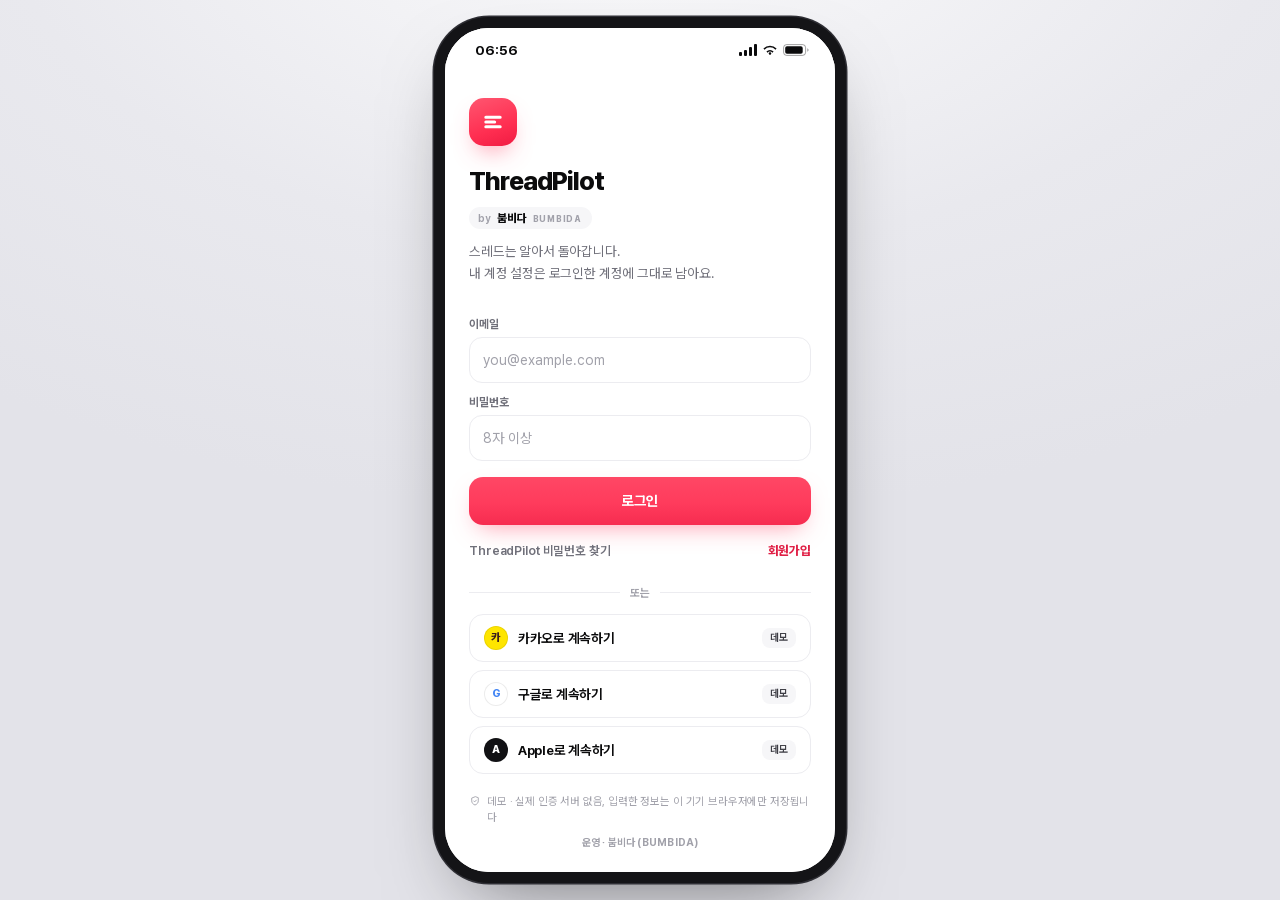
==== index.html @ afff1e02 "ThreadPilot(붐비다) 데모 PWA 초기 배포" ====
<!DOCTYPE html>
<html lang="ko">
<head>
<meta charset="utf-8" />
<meta name="viewport" content="width=device-width, initial-scale=1, viewport-fit=cover" />
<title>ThreadPilot — 스레드 자동 발행</title>
<meta name="theme-color" content="#ffffff" />
<meta name="description" content="붐비다(BUMBIDA)가 운영하는 스레드 자동 발행 앱. 주제와 말투만 정해두면 정한 시간에 스레드 글이 올라갑니다. 예약 발행·댓글 자동 답글 데모." />
<meta name="author" content="붐비다 (BUMBIDA)" />
<meta name="apple-mobile-web-app-capable" content="yes" />
<meta name="mobile-web-app-capable" content="yes" />
<meta name="apple-mobile-web-app-status-bar-style" content="default" />
<meta name="apple-mobile-web-app-title" content="ThreadPilot" />
<link rel="manifest" href="manifest.json" />
<link rel="apple-touch-icon" href="icons/apple-touch-icon.png" />
<link rel="icon" type="image/png" href="icons/icon-192.png" />
<link rel="stylesheet" href="styles.css" />
</head>
<body>
  <div class="stage">
    <div class="device" id="device" aria-label="ThreadPilot 앱 화면">
      <div class="statusbar" aria-hidden="true">
        <span class="sb-time" id="sb-time">22:00</span>
        <span class="sb-icons">
          <svg viewBox="0 0 18 12" width="18" height="12" fill="currentColor"><rect x="0" y="8" width="3" height="4" rx="1"/><rect x="5" y="6" width="3" height="6" rx="1"/><rect x="10" y="3" width="3" height="9" rx="1"/><rect x="15" y="0" width="3" height="12" rx="1"/></svg>
          <svg viewBox="0 0 16 12" width="16" height="12" fill="currentColor"><path d="M8 10.8a1.3 1.3 0 1 1 0-2.6 1.3 1.3 0 0 1 0 2.6zM4.4 7.6a5 5 0 0 1 7.2 0l-1.1 1.1a3.4 3.4 0 0 0-5 0zM1.4 4.6a9.2 9.2 0 0 1 13.2 0l-1.1 1.1a7.6 7.6 0 0 0-11 0z"/></svg>
          <svg viewBox="0 0 26 12" width="26" height="12" fill="none"><rect x="0.6" y="0.6" width="22" height="10.8" rx="3" stroke="currentColor" stroke-opacity=".38"/><rect x="2.2" y="2.2" width="17.5" height="7.6" rx="1.8" fill="currentColor"/><path d="M24.4 4.2v3.6a2 2 0 0 0 0-3.6z" fill="currentColor" fill-opacity=".45"/></svg>
        </span>
      </div>
      <header class="topbar" id="topbar"></header>
      <main class="screen" id="screen" tabindex="-1"></main>
      <nav class="tabbar" id="tabbar" aria-label="주요 메뉴"></nav>
      <div id="sheet-root"></div>
      <div id="toast-root"></div>
    </div>
  </div>
  <script src="app.js"></script>
</body>
</html>
---- styles.css ----
@font-face {
  font-family: "Pretendard";
  src: url("fonts/PretendardVariable.woff2") format("woff2-variations");
  font-weight: 45 920;
  font-style: normal;
  font-display: swap;
}

:root {
  --ink: #0B0B0C;
  --ink2: #3F3F46;
  --muted: #70707A;
  --muted2: #A1A1AA;
  --line: #ECECF0;
  --line2: #F4F4F6;
  --soft: #F6F6F8;
  --white: #fff;
  --accent: #FF3B5C;
  --accent-deep: #E01F45;
  --accent-soft: #FFF1F3;
  --ok: #0E9F6E;
  --ok-soft: #EAF8F2;
  --warn: #B26A00;
  --shadow-sm: 0 1px 2px rgba(11, 11, 12, .04);
  --shadow-md: 0 8px 24px -12px rgba(11, 11, 12, .18);
  --shadow-accent: 0 10px 24px -10px rgba(255, 59, 92, .55);
  --r-lg: 20px;
  --r-md: 16px;
  --r-sm: 12px;
}

* { box-sizing: border-box; -webkit-tap-highlight-color: transparent; }
html, body { height: 100%; }
body {
  margin: 0;
  font-family: "Pretendard", -apple-system, BlinkMacSystemFont, "Apple SD Gothic Neo", "Noto Sans KR", "Noto Sans CJK KR", "Malgun Gothic", system-ui, sans-serif;
  color: var(--ink);
  background: #EFEFF3;
  background-image: radial-gradient(1100px 620px at 50% -12%, #FBFBFC 0%, #E9E9EE 58%, #E3E3E9 100%);
  -webkit-font-smoothing: antialiased;
  text-rendering: optimizeLegibility;
  display: flex;
  align-items: center;
  justify-content: center;
  overflow: hidden;
  letter-spacing: -0.01em;
}

/* ---------- device frame ---------- */
.stage { display: flex; align-items: center; justify-content: center; width: 100%; height: 100%; }
.device {
  position: relative;
  width: 390px;
  height: 844px;
  max-width: 100vw;
  max-height: 100vh;
  background: var(--white);
  display: flex;
  flex-direction: column;
  overflow: hidden;
  transform-origin: center center;
}
@media (min-width: 460px) and (min-height: 640px) {
  .device {
    border-radius: 44px;
    box-shadow:
      0 0 0 11px #141417,
      0 0 0 12.5px #2E2E34,
      0 34px 80px -24px rgba(0, 0, 0, .55),
      0 2px 0 rgba(255, 255, 255, .6) inset;
  }
}

/* ---------- status bar (demo) ---------- */
.statusbar {
  flex: 0 0 auto;
  height: 44px;
  padding: 0 26px 0 30px;
  display: flex;
  align-items: center;
  justify-content: space-between;
  font-size: 13.5px;
  font-weight: 700;
  letter-spacing: 0;
  color: var(--ink);
  background: var(--white);
}
.sb-icons { display: flex; align-items: center; gap: 5px; color: var(--ink); }
@media (display-mode: standalone) { .statusbar { display: none; } }

/* ---------- top bar ---------- */
.topbar {
  flex: 0 0 auto;
  height: 52px;
  padding: 0 14px 0 20px;
  display: flex;
  align-items: center;
  justify-content: space-between;
  background: rgba(255, 255, 255, .92);
  backdrop-filter: saturate(180%) blur(12px);
  border-bottom: 1px solid transparent;
  position: relative;
  z-index: 10;
}
.topbar.scrolled { border-bottom-color: var(--line); }
.topbar.hidden { display: none; }
.brand { display: flex; align-items: center; gap: 8px; font-size: 15.5px; font-weight: 800; letter-spacing: -0.03em; }
.brand .mark {
  width: 25px; height: 25px; border-radius: 8px;
  background: linear-gradient(160deg, #FF5670, #FF2E51 62%, #F01B42);
  display: grid; place-items: center;
  box-shadow: 0 3px 8px -3px rgba(255, 59, 92, .8);
}
.brand .mark svg { display: block; }
.top-actions { display: flex; align-items: center; gap: 6px; }
.icon-btn {
  width: 34px; height: 34px; border: 0; background: transparent; border-radius: 50%;
  display: grid; place-items: center; color: var(--ink2); position: relative; cursor: pointer;
  transition: background .16s ease;
}
.icon-btn:active { background: var(--soft); }
.icon-btn .dot {
  position: absolute; top: 7px; right: 8px; width: 7px; height: 7px; border-radius: 50%;
  background: var(--accent); border: 1.5px solid #fff;
}
.avatar {
  width: 30px; height: 30px; border-radius: 50%;
  display: grid; place-items: center;
  color: #fff; font-size: 12px; font-weight: 700;
  border: 1.5px solid #fff; box-shadow: 0 0 0 1px var(--line);
}

/* ---------- screen ---------- */
.screen {
  flex: 1 1 auto;
  min-height: 0;
  overflow-y: auto;
  overflow-x: hidden;
  overscroll-behavior: contain;
  -webkit-overflow-scrolling: touch;
  background: var(--white);
  scrollbar-width: none;
}
.screen::-webkit-scrollbar { display: none; }
.screen:focus { outline: none; }
.page { padding: 2px 20px 28px; animation: fadeUp .26s cubic-bezier(.2, .8, .3, 1); }
@keyframes fadeUp { from { opacity: 0; transform: translateY(7px); } to { opacity: 1; transform: none; } }

/* ---------- typography ---------- */
h1 { font-size: 23px; line-height: 1.32; font-weight: 800; letter-spacing: -0.035em; margin: 12px 0 6px; }
h1 .sub { display: block; font-size: 13.5px; font-weight: 500; color: var(--muted); letter-spacing: -0.01em; margin-top: 7px; }
h2 { font-size: 14.5px; font-weight: 750; letter-spacing: -0.02em; margin: 26px 0 10px; display: flex; align-items: center; justify-content: space-between; }
h2 .link { font-size: 12.5px; font-weight: 600; color: var(--muted); }
p { margin: 0; }
.lead { font-size: 14px; line-height: 1.62; color: var(--ink2); }
.small { font-size: 12.5px; line-height: 1.55; color: var(--muted); }
.fine { font-size: 11.5px; line-height: 1.55; color: var(--muted2); }
.num { font-variant-numeric: tabular-nums; }

/* ---------- buttons ---------- */
button { font-family: inherit; }
.btn {
  appearance: none; border: 0; cursor: pointer;
  display: inline-flex; align-items: center; justify-content: center; gap: 7px;
  height: 46px; padding: 0 18px; border-radius: 14px;
  font-size: 14.5px; font-weight: 700; letter-spacing: -0.02em;
  background: var(--soft); color: var(--ink);
  transition: transform .12s ease, background .16s ease, box-shadow .16s ease, opacity .16s ease;
}
.btn:active { transform: scale(.975); }
.btn.primary { background: linear-gradient(180deg, #FF4765, var(--accent) 55%, #F62C50); color: #fff; box-shadow: var(--shadow-accent); }
.btn.dark { background: var(--ink); color: #fff; }
.btn.line { background: #fff; color: var(--ink); box-shadow: 0 0 0 1px var(--line) inset; }
.btn.sm { height: 34px; padding: 0 13px; font-size: 13px; border-radius: 11px; gap: 5px; }
.btn.xs { height: 29px; padding: 0 11px; font-size: 12.5px; border-radius: 9px; font-weight: 650; }
.btn.block { width: 100%; }
.btn.ghost-text { background: transparent; color: var(--muted); padding: 0 8px; height: 30px; font-size: 12.5px; font-weight: 600; }
.btn:disabled { opacity: .55; cursor: default; box-shadow: none; }
.btn svg { flex: 0 0 auto; }

/* ---------- cards ---------- */
.card {
  background: var(--white);
  border: 1px solid var(--line);
  border-radius: var(--r-lg);
  padding: 16px;
  box-shadow: var(--shadow-sm);
}
.card.flat { border-radius: var(--r-md); }
.card + .card { margin-top: 10px; }
.card-title { font-size: 13px; font-weight: 700; color: var(--muted); letter-spacing: -0.01em; margin-bottom: 10px; }
.row { display: flex; align-items: center; justify-content: space-between; gap: 10px; }
.stack { display: flex; flex-direction: column; gap: 10px; }

/* ---------- tags & chips ---------- */
.tag {
  display: inline-flex; align-items: center; gap: 4px;
  height: 24px; padding: 0 9px; border-radius: 8px;
  background: var(--soft); color: var(--ink2);
  font-size: 11.5px; font-weight: 650; letter-spacing: -0.01em; white-space: nowrap;
}
.tag.accent { background: var(--accent-soft); color: var(--accent-deep); }
.tag.ok { background: var(--ok-soft); color: var(--ok); }
.tag.line { background: #fff; box-shadow: 0 0 0 1px var(--line) inset; color: var(--muted); }
.tag.solid { background: var(--ink); color: #fff; }

.chips { display: flex; flex-wrap: wrap; gap: 7px; }
.chip {
  display: inline-flex; align-items: center; gap: 6px;
  height: 34px; padding: 0 12px; border-radius: 11px;
  background: var(--soft); color: var(--ink2);
  border: 1px solid transparent;
  font-size: 13px; font-weight: 650; letter-spacing: -0.02em; cursor: pointer;
  transition: background .14s ease, border-color .14s ease, color .14s ease;
}
.chip .x { color: var(--muted2); display: grid; place-items: center; margin-right: -3px; }
.chip.on { background: var(--accent-soft); color: var(--accent-deep); border-color: rgba(255, 59, 92, .22); }
.chip.add { background: #fff; box-shadow: 0 0 0 1px var(--line) inset; color: var(--muted); }

/* ---------- toggle ---------- */
.toggle {
  width: 46px; height: 27px; border-radius: 999px; border: 0; padding: 0;
  background: #DEDEE4; position: relative; cursor: pointer; flex: 0 0 auto;
  transition: background .18s ease;
}
.toggle::after {
  content: ""; position: absolute; top: 2.5px; left: 2.5px;
  width: 22px; height: 22px; border-radius: 50%; background: #fff;
  box-shadow: 0 1px 3px rgba(0, 0, 0, .22);
  transition: transform .2s cubic-bezier(.3, .9, .3, 1);
}
.toggle.on { background: var(--accent); }
.toggle.on::after { transform: translateX(19px); }

/* ---------- segmented ---------- */
.seg { display: grid; grid-auto-flow: column; grid-auto-columns: 1fr; gap: 3px; background: var(--soft); border-radius: 13px; padding: 3px; }
.seg button {
  height: 34px; border: 0; border-radius: 10px; background: transparent; cursor: pointer;
  font-size: 12.5px; font-weight: 650; color: var(--muted); letter-spacing: -0.02em;
  transition: background .16s ease, color .16s ease, box-shadow .16s ease;
}
.seg button.on { background: #fff; color: var(--ink); box-shadow: 0 1px 3px rgba(0, 0, 0, .09); }

/* ---------- onboarding / connect ---------- */
.onboard { padding: 18px 24px 30px; display: flex; flex-direction: column; min-height: 100%; animation: fadeUp .3s ease; }
.onboard .mark-lg {
  width: 56px; height: 56px; border-radius: 17px;
  background: linear-gradient(160deg, #FF5670, #FF2E51 62%, #F01B42);
  display: grid; place-items: center; box-shadow: 0 14px 30px -12px rgba(255, 59, 92, .75);
  margin-top: 14px;
}
.onboard h1 { font-size: 27px; line-height: 1.32; margin: 22px 0 10px; }
.onboard .lead { font-size: 14.5px; color: var(--muted); }
.preview-stack { position: relative; margin: 26px 0 22px; height: 168px; }
.pv {
  position: absolute; left: 0; right: 0; background: #fff;
  border: 1px solid var(--line); border-radius: 16px; padding: 13px 14px;
  box-shadow: 0 12px 28px -20px rgba(11, 11, 12, .4);
}
.pv:nth-child(1) { transform: translateY(0) scale(.9); opacity: .5; }
.pv:nth-child(2) { transform: translateY(22px) scale(.95); opacity: .8; }
.pv:nth-child(3) { transform: translateY(46px); }
.pv-head { display: flex; align-items: center; gap: 8px; margin-bottom: 8px; }
.pv-av { width: 22px; height: 22px; border-radius: 50%; display: grid; place-items: center; color: #fff; font-size: 9.5px; font-weight: 700; }
.pv-handle { font-size: 11.5px; font-weight: 650; color: var(--ink2); }
.pv-time { margin-left: auto; font-size: 10.5px; color: var(--muted2); }
.pv-body { font-size: 12px; line-height: 1.6; color: var(--ink2); }
.pv-body .bar { height: 7px; border-radius: 4px; background: var(--line2); margin-top: 5px; }
.queue-card {
  margin: 24px 0 20px; padding: 6px 16px 12px;
  border: 1px solid var(--line); border-radius: 18px; background: #fff;
  box-shadow: 0 14px 34px -26px rgba(11, 11, 12, .45);
}
.qc-head { display: flex; align-items: center; justify-content: space-between; padding: 9px 0 7px; border-bottom: 1px solid var(--line2); }
.qc-head span:first-child { font-size: 12px; font-weight: 700; color: var(--muted); }
.qc-badge { font-size: 11px; font-weight: 750; color: var(--accent-deep); background: var(--accent-soft); padding: 2px 9px; border-radius: 999px; }
.qc-row { display: flex; align-items: center; gap: 10px; padding: 9px 0; border-bottom: 1px solid var(--line2); }
.qc-row:last-of-type { border-bottom: 0; }
.qc-time { font-size: 12px; font-weight: 750; font-variant-numeric: tabular-nums; color: var(--ink); flex: 0 0 auto; }
.qc-text { flex: 1 1 auto; min-width: 0; font-size: 12.5px; color: var(--ink2); overflow: hidden; text-overflow: ellipsis; white-space: nowrap; }
.qc-state { font-size: 10.5px; font-weight: 700; padding: 2px 7px; border-radius: 6px; background: var(--ok-soft); color: var(--ok); flex: 0 0 auto; }
.qc-state.wait { background: var(--accent-soft); color: var(--accent-deep); }
.qc-foot { font-size: 11.5px; color: var(--muted2); padding-top: 9px; border-top: 1px solid var(--line2); display: flex; align-items: center; gap: 6px; }
.steps { list-style: none; padding: 0; margin: 18px 0 0; display: flex; flex-direction: column; gap: 11px; }
.steps li { display: flex; gap: 10px; align-items: flex-start; font-size: 13px; color: var(--ink2); line-height: 1.5; }
.steps .n {
  flex: 0 0 auto; width: 19px; height: 19px; border-radius: 50%;
  background: var(--accent-soft); color: var(--accent-deep);
  font-size: 11px; font-weight: 750; display: grid; place-items: center; margin-top: 1px;
}
.onboard .foot { margin-top: 26px; padding-top: 0; display: flex; flex-direction: column; flex: 1 1 auto; }

/* ---------- home ---------- */
.hero {
  margin-top: 12px; padding: 18px;
  border-radius: 22px;
  background: linear-gradient(150deg, #FFF5F7 0%, #FFF0F3 42%, #FFE9EE 100%);
  border: 1px solid rgba(255, 59, 92, .12);
  position: relative; overflow: hidden;
}
.hero::after {
  content: ""; position: absolute; right: -46px; top: -54px; width: 150px; height: 150px;
  border-radius: 50%; background: radial-gradient(circle, rgba(255, 59, 92, .16), transparent 68%);
}
.kicker { font-size: 12px; font-weight: 650; color: var(--accent-deep); letter-spacing: 0; opacity: .9; }
.big { font-size: 32px; font-weight: 800; letter-spacing: -0.045em; margin-top: 3px; line-height: 1.1; }
.big small { font-size: 15px; font-weight: 700; color: var(--muted); letter-spacing: -0.02em; margin-left: 2px; }
.ring { width: 58px; height: 58px; flex: 0 0 auto; }
.hero-next {
  margin-top: 15px; padding-top: 13px; border-top: 1px solid rgba(255, 59, 92, .14);
  display: flex; align-items: center; gap: 7px; font-size: 12.5px; color: var(--ink2); flex-wrap: wrap;
}
.live-dot { width: 6px; height: 6px; border-radius: 50%; background: var(--accent); box-shadow: 0 0 0 3px rgba(255, 59, 92, .16); animation: pulse 2.4s infinite; }
@keyframes pulse { 0%, 100% { box-shadow: 0 0 0 3px rgba(255, 59, 92, .16); } 50% { box-shadow: 0 0 0 6px rgba(255, 59, 92, .05); } }
.hero-next b { font-weight: 750; }

.stats { display: grid; grid-template-columns: repeat(3, 1fr); gap: 8px; margin-top: 10px; }
.stat { background: #fff; border: 1px solid var(--line); border-radius: 15px; padding: 12px 12px 11px; }
.stat .v { font-size: 19px; font-weight: 800; letter-spacing: -0.04em; }
.stat .v span { font-size: 11.5px; font-weight: 650; color: var(--muted2); margin-left: 2px; letter-spacing: 0; }
.stat .k { font-size: 11.5px; color: var(--muted); margin-top: 2px; font-weight: 600; }

/* timeline / list rows */
.tl { display: flex; flex-direction: column; }
.tl-row { display: flex; align-items: center; gap: 11px; padding: 11px 0; border-bottom: 1px solid var(--line2); }
.tl-row:last-child { border-bottom: 0; padding-bottom: 2px; }
.tl-time { font-size: 12.5px; font-weight: 700; color: var(--ink); font-variant-numeric: tabular-nums; width: 42px; flex: 0 0 auto; }
.tl-body { flex: 1 1 auto; min-width: 0; }
.tl-text { font-size: 13px; line-height: 1.45; color: var(--ink2); overflow: hidden; text-overflow: ellipsis; display: -webkit-box; -webkit-line-clamp: 1; -webkit-box-orient: vertical; }
.tl-meta { font-size: 11px; color: var(--muted2); margin-top: 2px; font-weight: 600; }
.pill { font-size: 11px; font-weight: 700; padding: 3px 8px; border-radius: 7px; background: var(--soft); color: var(--muted); flex: 0 0 auto; }
.pill.done { background: var(--ok-soft); color: var(--ok); }
.pill.wait { background: var(--accent-soft); color: var(--accent-deep); }
.pill.off { background: var(--soft); color: var(--muted2); }

/* next post card */
.next-card { display: flex; flex-direction: column; gap: 12px; }
.next-top { display: flex; align-items: center; gap: 8px; }
.next-when { font-size: 13px; font-weight: 750; letter-spacing: -0.02em; }
.next-text { font-size: 13.5px; line-height: 1.6; color: var(--ink2); display: -webkit-box; -webkit-line-clamp: 3; -webkit-box-orient: vertical; overflow: hidden; white-space: normal; }
.next-actions { display: flex; gap: 8px; }

/* ---------- drafts ---------- */
.gen-card {
  margin-top: 14px; border: 1px solid var(--line); border-radius: 22px; padding: 18px 16px 16px;
  background: linear-gradient(175deg, #FFFFFF, #FCFBFC);
  box-shadow: var(--shadow-md);
}
.gen-top { display: flex; align-items: center; gap: 10px; }
.gen-icon {
  width: 38px; height: 38px; border-radius: 12px; display: grid; place-items: center;
  background: var(--accent-soft); color: var(--accent);
}
.gen-title { font-size: 14.5px; font-weight: 750; letter-spacing: -0.02em; }
.gen-sub { font-size: 12px; color: var(--muted); margin-top: 2px; }
.gen-ctx { display: flex; gap: 6px; flex-wrap: wrap; margin: 14px 0 14px; }
.gen-ctx .tag { height: 23px; font-size: 11px; }

.draft {
  border: 1px solid var(--line); border-radius: 18px; padding: 15px;
  background: #fff; box-shadow: var(--shadow-sm);
  transition: box-shadow .18s ease, border-color .18s ease;
}
.draft + .draft { margin-top: 10px; }
.draft.scheduled { border-color: rgba(255, 59, 92, .28); background: linear-gradient(180deg, #FFFBFC, #fff); }
.dhead { display: flex; align-items: center; gap: 6px; margin-bottom: 11px; }
.dlen { margin-left: auto; font-size: 11px; color: var(--muted2); font-weight: 600; font-variant-numeric: tabular-nums; }
.dtext { font-size: 13.5px; line-height: 1.68; color: var(--ink); white-space: pre-line; }
.dtext .tagline { color: var(--accent-deep); font-weight: 600; }
.dmeta { display: flex; align-items: center; gap: 6px; margin: 12px 0 13px; }
.dactions { display: flex; gap: 6px; align-items: center; }
.dactions .spacer { flex: 1; }
.scheduled-note {
  display: flex; align-items: center; gap: 6px; margin-top: 12px; padding: 9px 11px;
  background: var(--accent-soft); border-radius: 11px; font-size: 12px; font-weight: 650; color: var(--accent-deep);
}

.skeleton { border: 1px solid var(--line); border-radius: 18px; padding: 16px; margin-top: 10px; }
.sk-line { height: 11px; border-radius: 6px; background: linear-gradient(90deg, #F2F2F5 25%, #E9E9EE 37%, #F2F2F5 63%); background-size: 400% 100%; animation: shimmer 1.3s infinite; margin-top: 9px; }
@keyframes shimmer { 0% { background-position: 100% 0; } 100% { background-position: 0 0; } }

/* ---------- calendar ---------- */
.weekbar { display: flex; align-items: center; justify-content: space-between; margin: 14px 0 4px; }
.weekbar .wk { font-size: 15px; font-weight: 750; letter-spacing: -0.03em; }
.weekbar .wnav { display: flex; gap: 4px; }
.wnav button {
  width: 30px; height: 30px; border-radius: 9px; border: 0; background: var(--soft);
  display: grid; place-items: center; color: var(--ink2); cursor: pointer;
}
.wnav button:disabled { opacity: .35; }
.summary { display: flex; gap: 8px; margin: 10px 0 6px; }
.summary .box { flex: 1; background: var(--soft); border-radius: 13px; padding: 10px 12px; }
.summary .box b { font-size: 16px; font-weight: 800; letter-spacing: -0.03em; }
.summary .box span { display: block; font-size: 11px; color: var(--muted); font-weight: 650; margin-top: 1px; }

.day { padding: 12px 0 10px; border-top: 1px solid var(--line2); }
.day:first-of-type { border-top: 0; }
.day-head { display: flex; align-items: center; gap: 8px; margin-bottom: 8px; }
.dow { font-size: 12px; font-weight: 700; color: var(--muted); width: 16px; }
.dnum { font-size: 16px; font-weight: 800; letter-spacing: -0.03em; }
.day.today .dnum { color: var(--accent); }
.day.today .dow { color: var(--accent); }
.badge-today { font-size: 10.5px; font-weight: 700; color: #fff; background: var(--accent); padding: 2px 7px; border-radius: 999px; }
.day-count { margin-left: auto; font-size: 11.5px; color: var(--muted2); font-weight: 650; }
.day-empty { font-size: 12.5px; color: var(--muted2); padding: 4px 0 8px; display: flex; align-items: center; gap: 8px; }

.slot {
  display: flex; align-items: center; gap: 10px; width: 100%; text-align: left;
  border: 1px solid var(--line); background: #fff; border-radius: 13px;
  padding: 10px 12px; cursor: pointer; margin-bottom: 6px;
  transition: background .14s ease, border-color .14s ease, transform .12s ease;
}
.slot:active { transform: scale(.99); background: #FCFCFD; }
.slot .st { font-size: 12px; font-weight: 750; color: var(--ink); font-variant-numeric: tabular-nums; flex: 0 0 auto; }
.slot .sx { flex: 1 1 auto; min-width: 0; font-size: 12.5px; color: var(--ink2); overflow: hidden; text-overflow: ellipsis; white-space: nowrap; }
.slot .sd { width: 7px; height: 7px; border-radius: 50%; background: var(--accent); flex: 0 0 auto; }
.slot.published .sd { background: var(--ok); }
.slot.published .st, .slot.published .sx { color: var(--muted2); }
.slot.published .sx { text-decoration: none; }

/* ---------- log ---------- */
.filters { display: flex; gap: 6px; margin: 14px 0 4px; }
.filters .chip { height: 31px; font-size: 12.5px; padding: 0 13px; }
.log-group { margin-top: 16px; }
.log-date { font-size: 11.5px; font-weight: 750; color: var(--muted); letter-spacing: 0.01em; margin-bottom: 2px; }
.log-row { display: flex; gap: 11px; padding: 12px 0; border-bottom: 1px solid var(--line2); }
.log-row:last-child { border-bottom: 0; }
.log-ic {
  width: 32px; height: 32px; border-radius: 10px; flex: 0 0 auto;
  display: grid; place-items: center; background: var(--soft); color: var(--muted);
}
.log-ic.pub { background: var(--accent-soft); color: var(--accent); }
.log-ic.rep { background: #EEF3FF; color: #3B6EF6; }
.log-ic.sys { background: var(--soft); color: var(--muted2); }
.log-main { flex: 1 1 auto; min-width: 0; }
.log-line { font-size: 13px; line-height: 1.5; color: var(--ink); }
.log-line b { font-weight: 700; }
.log-line .q { color: var(--ink2); }
.log-time { font-size: 11px; color: var(--muted2); margin-top: 3px; font-weight: 600; font-variant-numeric: tabular-nums; }
.log-open { border: 0; background: transparent; color: var(--accent-deep); font-size: 11.5px; font-weight: 700; padding: 4px 0; cursor: pointer; }

/* ---------- settings ---------- */
.set-card { background: #fff; border: 1px solid var(--line); border-radius: var(--r-md); overflow: hidden; }
.set-row { display: flex; align-items: center; gap: 12px; padding: 14px 15px; border-bottom: 1px solid var(--line2); width: 100%; background: transparent; border-left: 0; border-right: 0; border-top: 0; text-align: left; cursor: pointer; font-family: inherit; }
.set-row:last-child { border-bottom: 0; }
.set-row.static { cursor: default; }
.set-row .ic { width: 30px; height: 30px; border-radius: 9px; background: var(--soft); display: grid; place-items: center; color: var(--ink2); flex: 0 0 auto; }
.set-row .lab { font-size: 13.5px; font-weight: 650; letter-spacing: -0.02em; }
.set-row .desc { font-size: 11.5px; color: var(--muted); margin-top: 2px; }
.set-row .val { margin-left: auto; font-size: 12.5px; color: var(--muted); display: flex; align-items: center; gap: 5px; flex: 0 0 auto; }
.sec-label { font-size: 12px; font-weight: 700; color: var(--muted); margin: 22px 0 8px; letter-spacing: 0; }
.field { display: flex; gap: 7px; }
.input {
  flex: 1 1 auto; min-width: 0; height: 42px; border-radius: 12px; border: 1px solid var(--line);
  background: #fff; padding: 0 13px; font-family: inherit; font-size: 13.5px; color: var(--ink);
  outline: none; transition: border-color .16s ease, box-shadow .16s ease;
}
.input:focus { border-color: rgba(255, 59, 92, .5); box-shadow: 0 0 0 3px rgba(255, 59, 92, .1); }
.input::placeholder { color: var(--muted2); }
textarea.input { height: auto; padding: 12px 13px; line-height: 1.65; resize: none; }
.mini-btn { height: 34px; padding: 0 14px; border-radius: 10px; border: 0; background: var(--soft); font-family: inherit; font-size: 13px; font-weight: 700; color: var(--ink); cursor: pointer; white-space: nowrap; flex: 0 0 auto; align-self: center; }
.stepper { display: flex; align-items: center; gap: 2px; background: var(--soft); border-radius: 10px; padding: 2px; }
.stepper button { width: 28px; height: 28px; border: 0; background: transparent; border-radius: 8px; font-size: 16px; font-weight: 600; color: var(--ink2); cursor: pointer; display: grid; place-items: center; }
.stepper button:disabled { opacity: .3; }
.stepper span { min-width: 24px; text-align: center; font-size: 13px; font-weight: 750; font-variant-numeric: tabular-nums; }
.time-input { height: 38px; border-radius: 10px; border: 1px solid var(--line); padding: 0 10px; font-family: inherit; font-size: 13px; font-weight: 650; color: var(--ink); background: #fff; }
.acct-row { display: flex; align-items: center; gap: 11px; padding: 12px 15px; border-bottom: 1px solid var(--line2); }
.acct-row:last-child { border-bottom: 0; }
.acct-name { font-size: 13.5px; font-weight: 700; letter-spacing: -0.02em; }
.acct-h { font-size: 11.5px; color: var(--muted); margin-top: 1px; }
.acct-state { margin-left: auto; }

/* ---------- replies ---------- */
.reply-card { border: 1px solid var(--line); border-radius: 16px; padding: 14px 15px; background: #fff; }
.comment { display: flex; gap: 9px; }
.cmm-av { width: 26px; height: 26px; border-radius: 50%; background: var(--soft); display: grid; place-items: center; font-size: 10.5px; font-weight: 700; color: var(--muted); flex: 0 0 auto; }
.cmm-who { font-size: 12px; font-weight: 700; color: var(--ink2); }
.cmm-txt { font-size: 13px; color: var(--ink); line-height: 1.5; margin-top: 3px; }
.reply-preview {
  margin: 12px 0 0 35px; padding: 11px 13px; border-radius: 12px;
  background: var(--accent-soft); border: 1px solid rgba(255, 59, 92, .12);
}
.rp-head { display: flex; align-items: center; gap: 6px; font-size: 11px; font-weight: 700; color: var(--accent-deep); margin-bottom: 5px; }
.rp-body { font-size: 12.5px; line-height: 1.6; color: var(--ink2); }
.reply-actions { display: flex; justify-content: flex-end; margin-top: 8px; }
.sent-badge { display: inline-flex; align-items: center; gap: 5px; font-size: 11.5px; font-weight: 700; color: var(--ok); }

/* ---------- pricing ---------- */
.plan-now {
  margin-top: 14px; padding: 15px 16px; border-radius: 16px;
  background: linear-gradient(150deg, #FFF5F7, #FFEDF1); border: 1px solid rgba(255, 59, 92, .14);
  display: flex; align-items: center; gap: 12px;
}
.plan-now .pl { font-size: 12px; font-weight: 650; color: var(--accent-deep); }
.plan-now .pn { font-size: 17px; font-weight: 800; letter-spacing: -0.03em; margin-top: 1px; }
.plan-now .pd { font-size: 11.5px; color: var(--muted); margin-top: 2px; }
.plan {
  border: 1px solid var(--line); border-radius: 18px; padding: 16px; background: #fff; margin-top: 10px;
  position: relative;
}
.plan.pick { border-color: var(--ink); box-shadow: 0 10px 30px -18px rgba(11, 11, 12, .5); }
.plan.compact { padding: 14px 16px; }
.plan.compact .plan-name { font-size: 14px; }
.plan.compact .btn { height: 40px; }
.plan-badge { position: absolute; top: -9px; right: 14px; font-size: 10.5px; font-weight: 750; color: #fff; background: var(--ink); padding: 3px 9px; border-radius: 999px; }
.plan-head { display: flex; align-items: baseline; gap: 8px; }
.plan-name { font-size: 15px; font-weight: 800; letter-spacing: -0.03em; }
.plan-acc { font-size: 11.5px; color: var(--muted); font-weight: 650; }
.plan-price { font-size: 25px; font-weight: 800; letter-spacing: -0.045em; margin-top: 8px; }
.plan-price span { font-size: 12.5px; font-weight: 650; color: var(--muted); letter-spacing: 0; margin-left: 3px; }
.plan-feats { list-style: none; margin: 12px 0 14px; padding: 0; display: flex; flex-direction: column; gap: 7px; }
.plan-feats li { display: flex; gap: 7px; font-size: 12.5px; color: var(--ink2); line-height: 1.45; align-items: flex-start; }
.plan-feats svg { color: var(--accent); flex: 0 0 auto; margin-top: 2px; }

/* ---------- 로그인 / 회원가입 ---------- */
.auth {
  padding: 26px 24px 30px;
  min-height: 100%;
  display: flex;
  flex-direction: column;
  animation: fadeUp .26s cubic-bezier(.2, .8, .3, 1);
}
.auth-head .mark-lg {
  width: 48px; height: 48px; border-radius: 15px;
  background: linear-gradient(160deg, #FF5670, #FF2E51 62%, #F01B42);
  display: grid; place-items: center;
  box-shadow: 0 12px 26px -12px rgba(255, 59, 92, .8);
}
.auth h1 { font-size: 26px; line-height: 1.28; margin: 18px 0 8px; letter-spacing: -0.04em; }
.auth-copy { font-size: 13.5px; line-height: 1.62; color: var(--muted); }
.auth-form { margin-top: 20px; display: flex; flex-direction: column; }
.fl { display: block; font-size: 11.5px; font-weight: 700; color: var(--muted); margin: 12px 0 6px; letter-spacing: 0; }
.auth-form .input { height: 46px; border-radius: 13px; font-size: 14px; }
.auth-form .btn.primary { margin-top: 16px; height: 48px; }
.auth-err { display: none; margin-top: 10px; font-size: 12px; font-weight: 650; color: var(--accent-deep); }
.auth-err.show { display: block; }
.auth-links { display: flex; align-items: center; justify-content: space-between; margin-top: 12px; }
.link-btn {
  border: 0; background: transparent; padding: 6px 0; cursor: pointer; font-family: inherit;
  font-size: 12.5px; font-weight: 600; color: var(--muted); letter-spacing: -0.01em;
}
.link-btn.strong { color: var(--accent-deep); font-weight: 750; }
.divider { display: flex; align-items: center; gap: 10px; margin: 22px 0 14px; color: var(--muted2); font-size: 11.5px; font-weight: 650; }
.divider::before, .divider::after { content: ""; flex: 1 1 auto; height: 1px; background: var(--line); }
.socials { display: flex; flex-direction: column; gap: 8px; }
.soc-row {
  display: flex; align-items: center; gap: 10px; width: 100%; height: 48px; padding: 0 14px;
  border: 1px solid var(--line); border-radius: 14px; background: #fff;
  cursor: pointer; font-family: inherit; text-align: left;
  transition: background .14s ease, transform .12s ease;
}
.soc-row:active { transform: scale(.99); background: #FCFCFD; }
.soc-dot {
  width: 24px; height: 24px; border-radius: 50%; flex: 0 0 auto;
  display: grid; place-items: center; font-size: 11px; font-weight: 800;
  box-shadow: inset 0 0 0 1px rgba(0, 0, 0, .08);
}
.soc-lab { font-size: 13.5px; font-weight: 650; color: var(--ink); letter-spacing: -0.02em; }
.soc-row .tag { margin-left: auto; height: 20px; font-size: 10.5px; padding: 0 8px; }
.auth-note {
  margin-top: 0; padding-top: 0;
  display: flex; gap: 6px; align-items: flex-start;
  font-size: 11px; line-height: 1.5; color: var(--muted2);
}
.auth-note svg { flex: 0 0 auto; margin-top: 1px; }

/* ---------- 운영사(붐비다) 브랜드 표기 ---------- */
.auth-by {
  align-self: flex-start;
  display: inline-flex; align-items: center; gap: 6px;
  margin: 2px 0 12px; padding: 4px 10px 4px 9px;
  border-radius: 999px; background: var(--soft);
  font-size: 11.5px; font-weight: 750; color: var(--muted); letter-spacing: -0.02em;
}
.auth-by .by-k { font-size: 10px; font-weight: 650; color: var(--muted2); letter-spacing: .01em; }
.auth-by b { font-weight: 800; color: var(--ink); }
.auth-by .by-en { font-size: 8.5px; font-weight: 800; letter-spacing: .09em; color: var(--muted2); margin-top: 1px; }

.auth-foot { margin-top: auto; padding-top: 20px; }
.auth-op {
  margin-top: 9px; text-align: center;
  font-size: 10.5px; font-weight: 700; letter-spacing: .02em; color: var(--muted2);
}

.onboard-kicker { margin-top: 18px; font-size: 11px; font-weight: 750; letter-spacing: .01em; color: var(--accent-deep); }
.onboard-kicker + h1 { margin-top: 8px; }
.connect-sign { margin-top: auto; padding-top: 26px; text-align: center; }
.cs-line { display: inline-flex; align-items: center; gap: 5px; font-size: 11px; font-weight: 650; color: var(--muted); letter-spacing: -0.01em; }
.cs-line b { font-weight: 800; color: var(--ink2); }
.cs-en { font-size: 8.5px; font-weight: 800; letter-spacing: .09em; color: var(--muted2); margin-top: 1px; }
.cs-sub { margin-top: 5px; font-size: 10.5px; line-height: 1.5; color: var(--muted2); }

.op-sign {
  display: flex; align-items: center; gap: 8px;
  margin: 20px 0 2px; padding-top: 14px; border-top: 1px solid var(--line2);
}
.os-mark {
  width: 22px; height: 22px; border-radius: 7px; flex: 0 0 auto;
  display: grid; place-items: center;
  background: linear-gradient(160deg, #FF5670, #FF2E51 62%, #F01B42);
  opacity: .92;
}
.os-t { font-size: 11px; font-weight: 650; color: var(--muted2); letter-spacing: -0.005em; }
.trial-note {
  display: flex; align-items: center; gap: 10px; margin-top: 16px;
  padding: 12px 14px; border-radius: 14px;
  background: var(--accent-soft); border: 1px solid rgba(255, 59, 92, .12);
}
.trial-note p { font-size: 11.5px; line-height: 1.5; color: var(--ink2); }

/* ---------- 도움말 줄 / 외부 링크 ---------- */
.help-line {
  display: flex; gap: 9px; align-items: flex-start;
  margin-top: 14px; padding: 12px 13px;
  border: 1px solid var(--line); border-radius: 14px; background: #fff;
}
.hl-ic {
  width: 22px; height: 22px; border-radius: 7px; flex: 0 0 auto; margin-top: 1px;
  background: var(--soft); color: var(--muted); display: grid; place-items: center;
}
.hl-t { font-size: 12px; font-weight: 750; color: var(--ink); letter-spacing: -0.01em; }
.ext-link {
  display: inline-flex; align-items: center; gap: 2px; margin-top: 4px;
  font-size: 12px; font-weight: 700; color: var(--accent-deep); text-decoration: none;
}
.ext-link svg { margin-top: 2px; }
.hl-d { margin-top: 5px; font-size: 11px; line-height: 1.5; color: var(--muted2); }
a.btn { text-decoration: none; }
.flow-head { font-size: 11.5px; font-weight: 700; color: var(--muted); margin: 20px 0 0; }
.steps .n.done { background: var(--ok-soft); color: var(--ok); }

/* ---------- 현재 말투 배너 ---------- */
.mode-banner {
  display: flex; align-items: center; gap: 7px; margin-top: 12px;
  padding: 10px 12px; border-radius: 12px; background: var(--soft);
  font-size: 12px; color: var(--ink2); letter-spacing: -0.01em;
}
.mode-banner svg { color: var(--accent); flex: 0 0 auto; }
.mode-banner b { font-weight: 750; }
.mode-banner .link-btn { margin-left: auto; font-size: 12px; font-weight: 700; color: var(--accent-deep); }

/* ---------- 프로필 ---------- */
.prof-row { display: flex; align-items: center; gap: 12px; padding: 14px 15px; border-bottom: 1px solid var(--line2); }
.prof-av {
  width: 42px; height: 42px; border-radius: 50%; flex: 0 0 auto;
  display: grid; place-items: center; color: #fff; font-size: 16px; font-weight: 750;
  background: linear-gradient(160deg, #FF5670, #FF2E51 62%, #F01B42);
}
.prof-body { min-width: 0; }
.prof-name { font-size: 14px; font-weight: 750; letter-spacing: -0.02em; }
.prof-mail { font-size: 11.5px; color: var(--muted); margin-top: 2px; overflow: hidden; text-overflow: ellipsis; white-space: nowrap; }
.prof-row .tag { margin-left: auto; flex: 0 0 auto; }
.sample-line {
  display: flex; gap: 8px; align-items: flex-start; margin-top: 12px;
  padding: 11px 12px; border-radius: 12px; background: #fff; border: 1px dashed var(--line);
}
.sample-line p { font-size: 12.5px; line-height: 1.55; color: var(--ink2); }
.sample-line .tag { flex: 0 0 auto; height: 21px; font-size: 10.5px; }

/* ---------- tabbar ---------- */
.tabbar {
  flex: 0 0 auto;
  height: 62px;
  display: grid;
  grid-template-columns: repeat(5, 1fr);
  border-top: 1px solid var(--line);
  background: rgba(255, 255, 255, .96);
  backdrop-filter: saturate(180%) blur(14px);
  padding-bottom: 2px;
}
.tabbar.hidden { display: none; }
.tab {
  border: 0; background: transparent; cursor: pointer;
  display: flex; flex-direction: column; align-items: center; justify-content: center; gap: 3px;
  color: #A6A6AE; font-size: 10.5px; font-weight: 650; letter-spacing: -0.02em;
  transition: color .16s ease;
}
.tab.on { color: var(--accent); }
.tab.on svg { transform: translateY(-.5px); }
.tab:active { opacity: .7; }

/* ---------- sheet ---------- */
#sheet-root { position: absolute; inset: 0; pointer-events: none; z-index: 50; }
.scrim {
  position: absolute; inset: 0; background: rgba(11, 11, 12, .34);
  backdrop-filter: blur(1.5px); opacity: 0; transition: opacity .22s ease; pointer-events: auto;
  border: 0; width: 100%; cursor: pointer;
}
.scrim.in { opacity: 1; }
.sheet {
  position: absolute; left: 0; right: 0; bottom: 0;
  background: #fff; border-radius: 24px 24px 0 0;
  padding: 8px 20px calc(20px + env(safe-area-inset-bottom));
  transform: translateY(100%); transition: transform .28s cubic-bezier(.24, .86, .24, 1);
  pointer-events: auto; max-height: 88%; display: flex; flex-direction: column;
  box-shadow: 0 -20px 50px -20px rgba(0, 0, 0, .3);
}
.sheet.in { transform: none; }
.grab { width: 38px; height: 4px; border-radius: 99px; background: #E1E1E6; margin: 4px auto 14px; flex: 0 0 auto; }
.sheet h3 { font-size: 17px; font-weight: 800; letter-spacing: -0.03em; margin: 0 0 4px; }
.sheet .sh-sub { font-size: 12.5px; color: var(--muted); line-height: 1.5; }
.sheet-body { overflow-y: auto; margin-top: 14px; flex: 1 1 auto; min-height: 0; }
.sheet-actions { display: flex; gap: 8px; margin-top: 16px; flex: 0 0 auto; }
.sheet-actions .btn { flex: 1; }

/* ---------- toast ---------- */
#toast-root {
  position: absolute; top: 102px; left: 0; right: 0; z-index: 60;
  display: flex; flex-direction: column; align-items: center; gap: 8px;
  pointer-events: none; padding: 0 16px;
}
.toast {
  display: flex; align-items: center; gap: 9px;
  background: rgba(16, 16, 18, .94); color: #fff;
  border-radius: 14px; padding: 11px 15px 11px 13px;
  font-size: 12.5px; font-weight: 650; letter-spacing: -0.015em;
  box-shadow: 0 12px 30px -12px rgba(0, 0, 0, .55);
  transform: translateY(-14px) scale(.97); opacity: 0;
  transition: transform .26s cubic-bezier(.2, .9, .3, 1), opacity .22s ease;
  max-width: 100%;
}
.toast.in { transform: none; opacity: 1; }
.toast .ti { width: 22px; height: 22px; border-radius: 7px; background: var(--accent); display: grid; place-items: center; flex: 0 0 auto; }
.toast .ti.ok { background: var(--ok); }
.toast .ts { font-weight: 500; color: rgba(255, 255, 255, .62); font-size: 11.5px; margin-left: 2px; }
.toast .ttext { overflow: hidden; text-overflow: ellipsis; white-space: nowrap; }
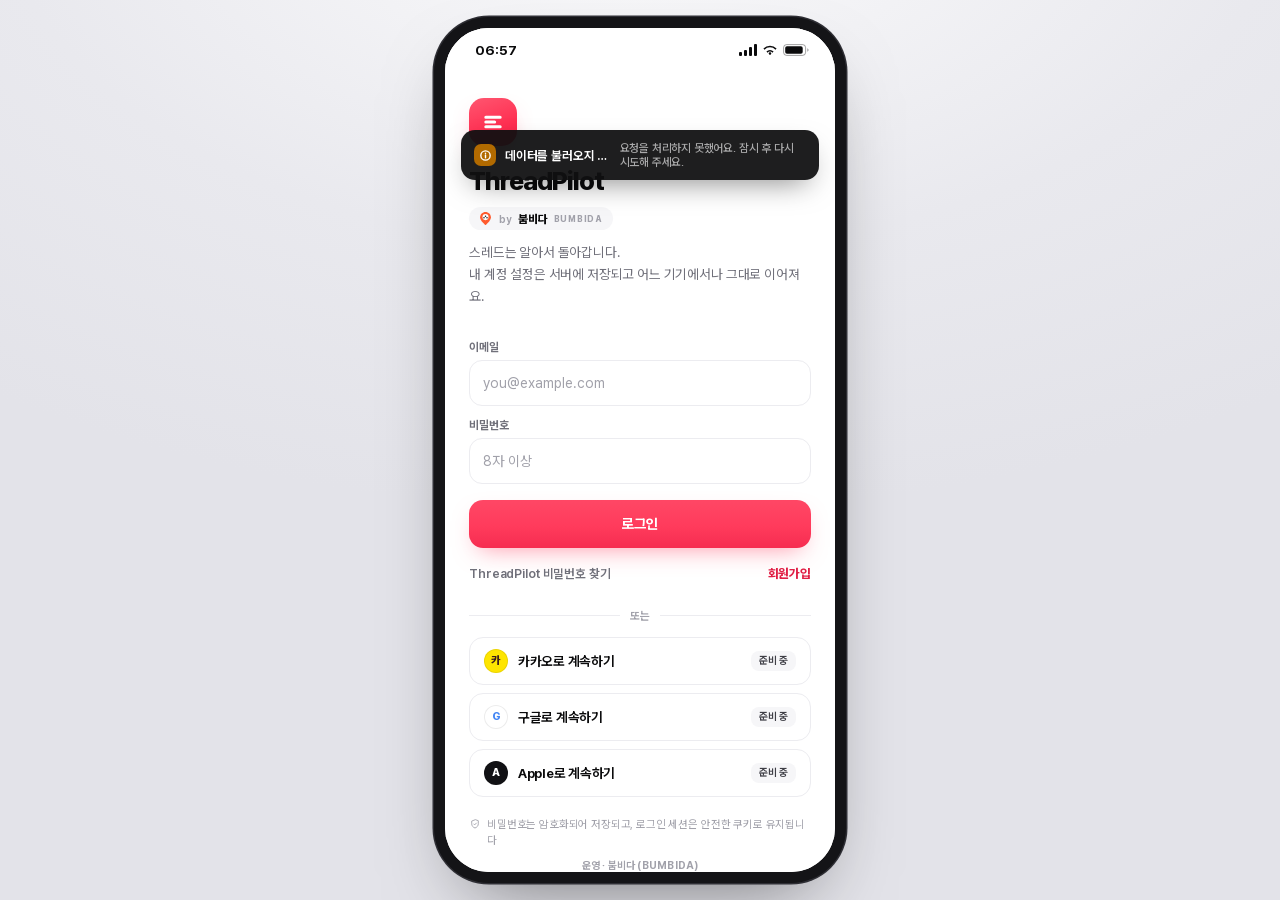
==== commit ea6ec678: "실제 백엔드 연결: 회원가입·로그인·Threads OAuth·예약 발행·댓글 답글·관리자 콘솔을 Cloudflare Worker API로 교체 (v1.0.0)" ====
--- a/index.html
+++ b/index.html
@@ -5,7 +5,7 @@
 <meta name="viewport" content="width=device-width, initial-scale=1, viewport-fit=cover" />
 <title>ThreadPilot — 스레드 자동 발행</title>
 <meta name="theme-color" content="#ffffff" />
-<meta name="description" content="붐비다(BUMBIDA)가 운영하는 스레드 자동 발행 앱. 주제와 말투만 정해두면 정한 시간에 스레드 글이 올라갑니다. 예약 발행·댓글 자동 답글 데모." />
+<meta name="description" content="붐비다(BUMBIDA)가 운영하는 스레드 자동 발행 앱. 주제와 말투만 정해두면 정한 시간에 스레드 글이 올라갑니다. 예약 발행·댓글 자동 답글." />
 <meta name="author" content="붐비다 (BUMBIDA)" />
 <meta name="apple-mobile-web-app-capable" content="yes" />
 <meta name="mobile-web-app-capable" content="yes" />
--- a/styles.css
+++ b/styles.css
@@ -565,6 +565,8 @@
 .auth-note svg { flex: 0 0 auto; margin-top: 1px; }
 
 /* ---------- 운영사(붐비다) 브랜드 표기 ---------- */
+/* 실제 붐비다 로고(공식 SVG) — 운영사 이름 옆에 붙는 마크 */
+.op-logo { display: block; flex: 0 0 auto; }
 .auth-by {
   align-self: flex-start;
   display: inline-flex; align-items: center; gap: 6px;
@@ -582,7 +584,8 @@
   font-size: 10.5px; font-weight: 700; letter-spacing: .02em; color: var(--muted2);
 }
 
-.onboard-kicker { margin-top: 18px; font-size: 11px; font-weight: 750; letter-spacing: .01em; color: var(--accent-deep); }
+.onboard-kicker { margin-top: 18px; display: flex; align-items: center; gap: 6px; font-size: 11px; font-weight: 750; letter-spacing: .01em; color: var(--accent-deep); }
+.onboard-kicker > span { min-width: 0; }
 .onboard-kicker + h1 { margin-top: 8px; }
 .connect-sign { margin-top: auto; padding-top: 26px; text-align: center; }
 .cs-line { display: inline-flex; align-items: center; gap: 5px; font-size: 11px; font-weight: 650; color: var(--muted); letter-spacing: -0.01em; }
@@ -594,12 +597,7 @@
   display: flex; align-items: center; gap: 8px;
   margin: 20px 0 2px; padding-top: 14px; border-top: 1px solid var(--line2);
 }
-.os-mark {
-  width: 22px; height: 22px; border-radius: 7px; flex: 0 0 auto;
-  display: grid; place-items: center;
-  background: linear-gradient(160deg, #FF5670, #FF2E51 62%, #F01B42);
-  opacity: .92;
-}
+.os-logo { width: 20px; height: 20px; border-radius: 6px; }
 .os-t { font-size: 11px; font-weight: 650; color: var(--muted2); letter-spacing: -0.005em; }
 .trial-note {
   display: flex; align-items: center; gap: 10px; margin-top: 16px;
@@ -724,3 +722,90 @@
 .toast .ti.ok { background: var(--ok); }
 .toast .ts { font-weight: 500; color: rgba(255, 255, 255, .62); font-size: 11.5px; margin-left: 2px; }
 .toast .ttext { overflow: hidden; text-overflow: ellipsis; white-space: nowrap; }
+
+/* ---------- 관리자 콘솔 (#/admin) ---------- */
+.adm-top { display: flex; align-items: center; justify-content: space-between; gap: 8px; margin: 10px 0 0; }
+.adm-back {
+  width: 34px; height: 34px; border: 0; border-radius: 11px; background: var(--soft);
+  color: var(--ink2); display: grid; place-items: center; cursor: pointer;
+}
+.adm-back:active { background: var(--line); }
+.adm-badge {
+  display: inline-flex; align-items: center; gap: 5px;
+  height: 24px; padding: 0 9px; border-radius: 8px;
+  background: #FFF4E5; color: var(--warn);
+  font-size: 11px; font-weight: 750; letter-spacing: -0.01em;
+}
+.adm-badge::before { content: ""; width: 6px; height: 6px; border-radius: 50%; background: var(--warn); }
+.adm h1 { font-size: 21px; margin: 12px 0 4px; }
+.adm h1 .sub { font-size: 12.5px; line-height: 1.5; }
+.adm-note {
+  margin-top: 12px; padding: 10px 12px; border-radius: 12px;
+  background: var(--soft); color: var(--ink2);
+  font-size: 11.5px; line-height: 1.6; font-weight: 550;
+}
+.adm-note b { color: var(--ink); font-weight: 750; }
+.adm-kpis { display: grid; grid-template-columns: 1fr 1fr; gap: 8px; margin-top: 12px; }
+.adm-kpi { background: #fff; border: 1px solid var(--line); border-radius: 15px; padding: 11px 12px 10px; }
+.adm-kpi .k { font-size: 10.5px; font-weight: 700; color: var(--muted); letter-spacing: -0.01em; }
+.adm-kpi .v { font-size: 20px; font-weight: 800; letter-spacing: -0.04em; margin-top: 3px; font-variant-numeric: tabular-nums; }
+.adm-kpi .v span { font-size: 11px; font-weight: 700; color: var(--muted2); margin-left: 2px; letter-spacing: 0; }
+.adm-kpi .s { font-size: 10.5px; color: var(--muted2); font-weight: 600; margin-top: 2px; }
+.adm-kpi.alert { border-color: rgba(255, 59, 92, .26); background: #FFF8F9; }
+.adm-kpi.alert .v { color: var(--accent-deep); }
+.adm-bar { margin-top: 14px; display: flex; flex-direction: column; gap: 8px; }
+.adm-search { position: relative; }
+.adm-search > svg { position: absolute; left: 12px; top: 50%; transform: translateY(-50%); color: var(--muted2); }
+.adm-search .input { height: 38px; padding-left: 34px; font-size: 13px; }
+.adm-filters { margin: 0; }
+.adm-count { font-weight: 600; color: var(--muted2); }
+.adm-card {
+  background: #fff; border: 1px solid var(--line); border-radius: 16px;
+  padding: 12px 13px 11px; margin-bottom: 8px; box-shadow: var(--shadow-sm);
+}
+.adm-head { display: flex; align-items: center; gap: 10px; }
+.adm-id { flex: 1 1 auto; min-width: 0; }
+.adm-name { display: flex; align-items: center; gap: 6px; font-size: 13.5px; font-weight: 750; letter-spacing: -0.025em; }
+.adm-name .tag { height: 19px; padding: 0 6px; border-radius: 6px; font-size: 10px; }
+.adm-sub2 { font-size: 11px; color: var(--muted); margin-top: 1px; white-space: nowrap; overflow: hidden; text-overflow: ellipsis; }
+.adm-meta { display: flex; align-items: center; justify-content: space-between; gap: 8px; margin-top: 10px; }
+.adm-cnt { font-size: 11px; color: var(--muted); font-weight: 600; }
+.adm-cnt b { color: var(--ink); font-weight: 750; font-variant-numeric: tabular-nums; }
+.adm-acts { display: flex; gap: 6px; margin-top: 9px; }
+.adm-act {
+  flex: 1 1 0; min-width: 0; height: 32px; border: 0; border-radius: 10px;
+  background: var(--soft); color: var(--ink2);
+  font-size: 11.5px; font-weight: 700; letter-spacing: -0.01em;
+  display: flex; align-items: center; justify-content: center; gap: 5px; cursor: pointer;
+}
+.adm-act:active { background: var(--line); }
+.adm-sw { width: 26px; height: 16px; border-radius: 99px; background: #D8D8DE; position: relative; flex: 0 0 auto; transition: background .16s ease; }
+.adm-sw i { position: absolute; top: 2px; left: 2px; width: 12px; height: 12px; border-radius: 50%; background: #fff; box-shadow: 0 1px 2px rgba(0, 0, 0, .2); transition: transform .18s cubic-bezier(.3, .9, .3, 1); }
+.adm-sw.on { background: var(--accent); }
+.adm-sw.on i { transform: translateX(10px); }
+.pill.err { background: #FFF4E5; color: var(--warn); }
+.adm-logs { padding: 4px 14px 8px; }
+.adm-log { display: flex; gap: 10px; padding: 10px 0; border-bottom: 1px solid var(--line2); }
+.adm-log:last-child { border-bottom: 0; }
+.adm-log-main { flex: 1 1 auto; min-width: 0; }
+.adm-log-top { display: flex; align-items: center; gap: 6px; }
+.adm-log-top b { font-size: 12px; font-weight: 750; letter-spacing: -0.02em; }
+.adm-log-t { font-size: 10.5px; color: var(--muted2); font-weight: 650; font-variant-numeric: tabular-nums; }
+.adm-log-top .pill { margin-left: auto; height: 20px; padding: 0 7px; font-size: 10px; border-radius: 6px; }
+.adm-log-text { font-size: 12px; line-height: 1.5; color: var(--ink2); margin-top: 3px; }
+.adm-sheet-log { padding: 9px 0; border-bottom: 1px solid var(--line2); }
+.adm-sheet-log:last-child { border-bottom: 0; }
+.adm-sheet-log .adm-log-t { font-size: 10.5px; }
+.adm-sheet-log p { margin: 3px 0 0; font-size: 12.5px; line-height: 1.5; color: var(--ink2); }
+.adm-sheet-log .pill { margin-top: 5px; }
+.adm-plan-opt {
+  display: flex; align-items: center; justify-content: space-between; gap: 10px; width: 100%;
+  border: 1px solid var(--line); background: #fff; border-radius: 13px;
+  padding: 12px 13px; margin-bottom: 7px; cursor: pointer; text-align: left;
+}
+.adm-plan-opt.on { border-color: rgba(255, 59, 92, .4); background: var(--accent-soft); }
+.apo-t { display: flex; flex-direction: column; gap: 2px; }
+.apo-t b { font-size: 13.5px; font-weight: 750; letter-spacing: -0.02em; }
+.apo-t span { font-size: 11.5px; color: var(--muted); }
+.apo-on { color: var(--accent); display: grid; place-items: center; }
+.toast .ti.warn { background: var(--warn); }
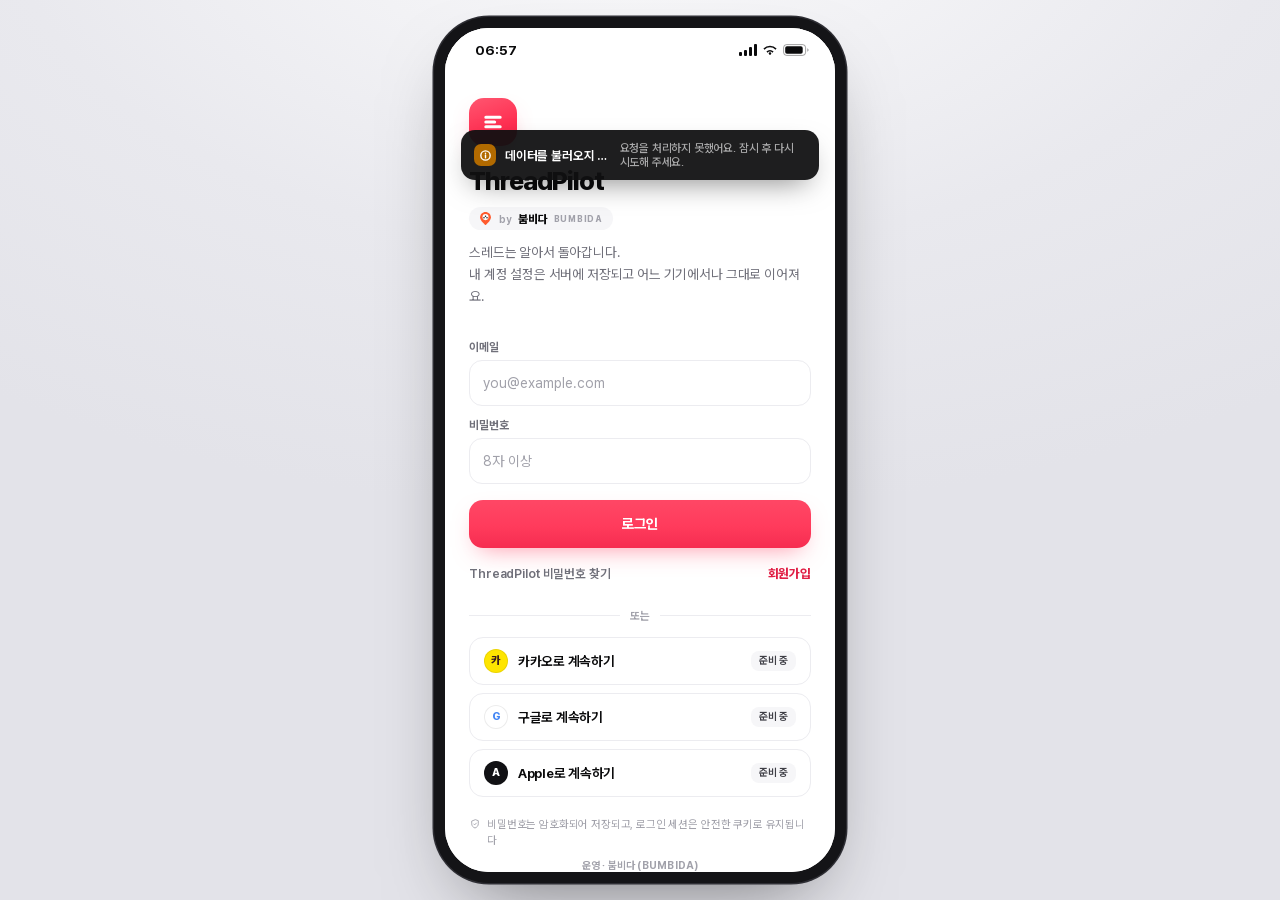
==== commit 84cce879: "세션 확인 전 스플래시, 실패 항목 표시, 재연결 안내 보강" ====
--- a/index.html
+++ b/index.html
@@ -14,7 +14,7 @@
 <link rel="manifest" href="manifest.json" />
 <link rel="apple-touch-icon" href="icons/apple-touch-icon.png" />
 <link rel="icon" type="image/png" href="icons/icon-192.png" />
-<link rel="stylesheet" href="styles.css" />
+<link rel="stylesheet" href="styles.css?v=1.0.1" />
 </head>
 <body>
   <div class="stage">
@@ -34,6 +34,6 @@
       <div id="toast-root"></div>
     </div>
   </div>
-  <script src="app.js"></script>
+  <script src="app.js?v=1.0.1"></script>
 </body>
 </html>
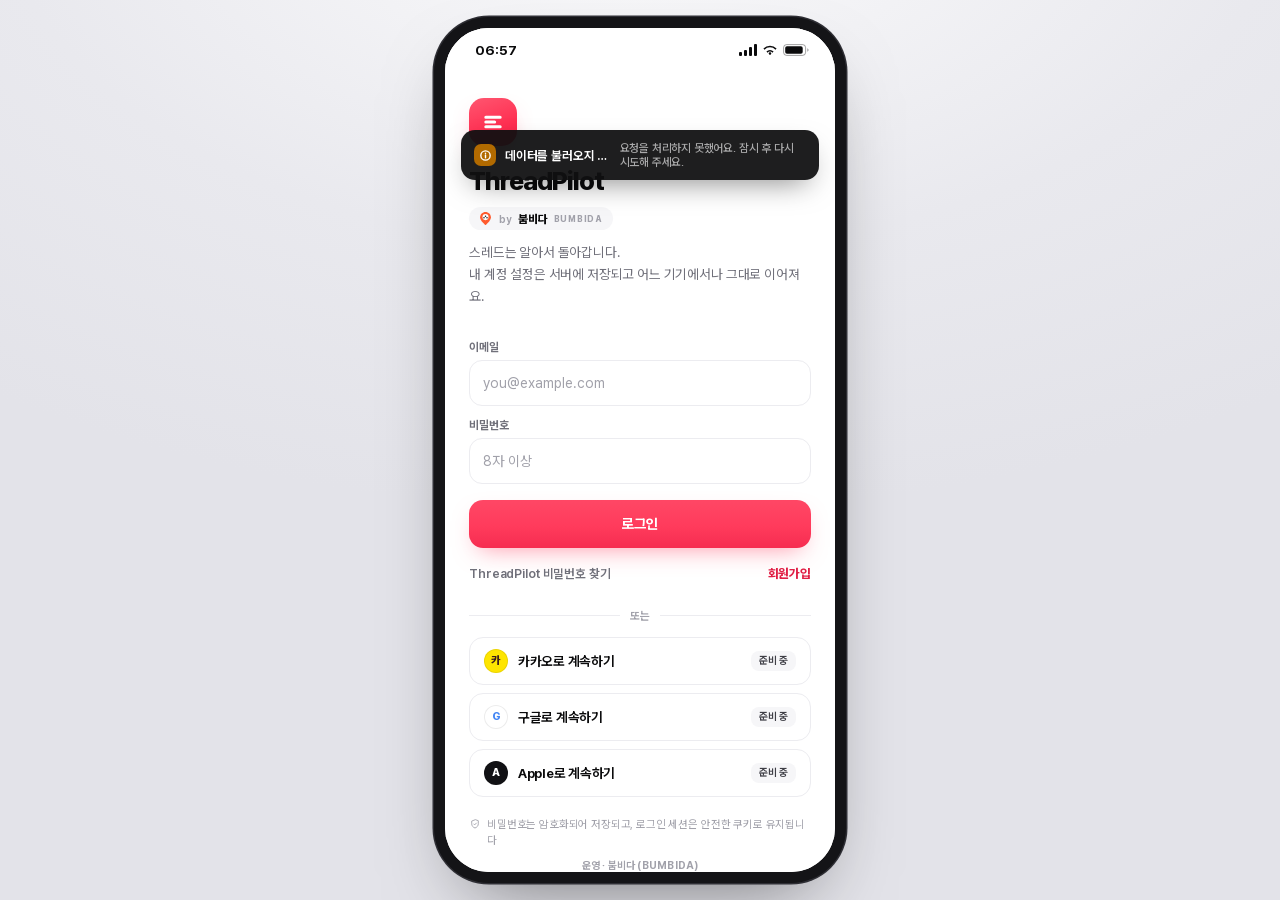
==== commit 3105d74d: "관리자 상태 배지·문구 정리" ====
--- a/index.html
+++ b/index.html
@@ -14,7 +14,7 @@
 <link rel="manifest" href="manifest.json" />
 <link rel="apple-touch-icon" href="icons/apple-touch-icon.png" />
 <link rel="icon" type="image/png" href="icons/icon-192.png" />
-<link rel="stylesheet" href="styles.css?v=1.0.1" />
+<link rel="stylesheet" href="styles.css?v=1.0.2" />
 </head>
 <body>
   <div class="stage">
@@ -34,6 +34,6 @@
       <div id="toast-root"></div>
     </div>
   </div>
-  <script src="app.js?v=1.0.1"></script>
+  <script src="app.js?v=1.0.2"></script>
 </body>
 </html>
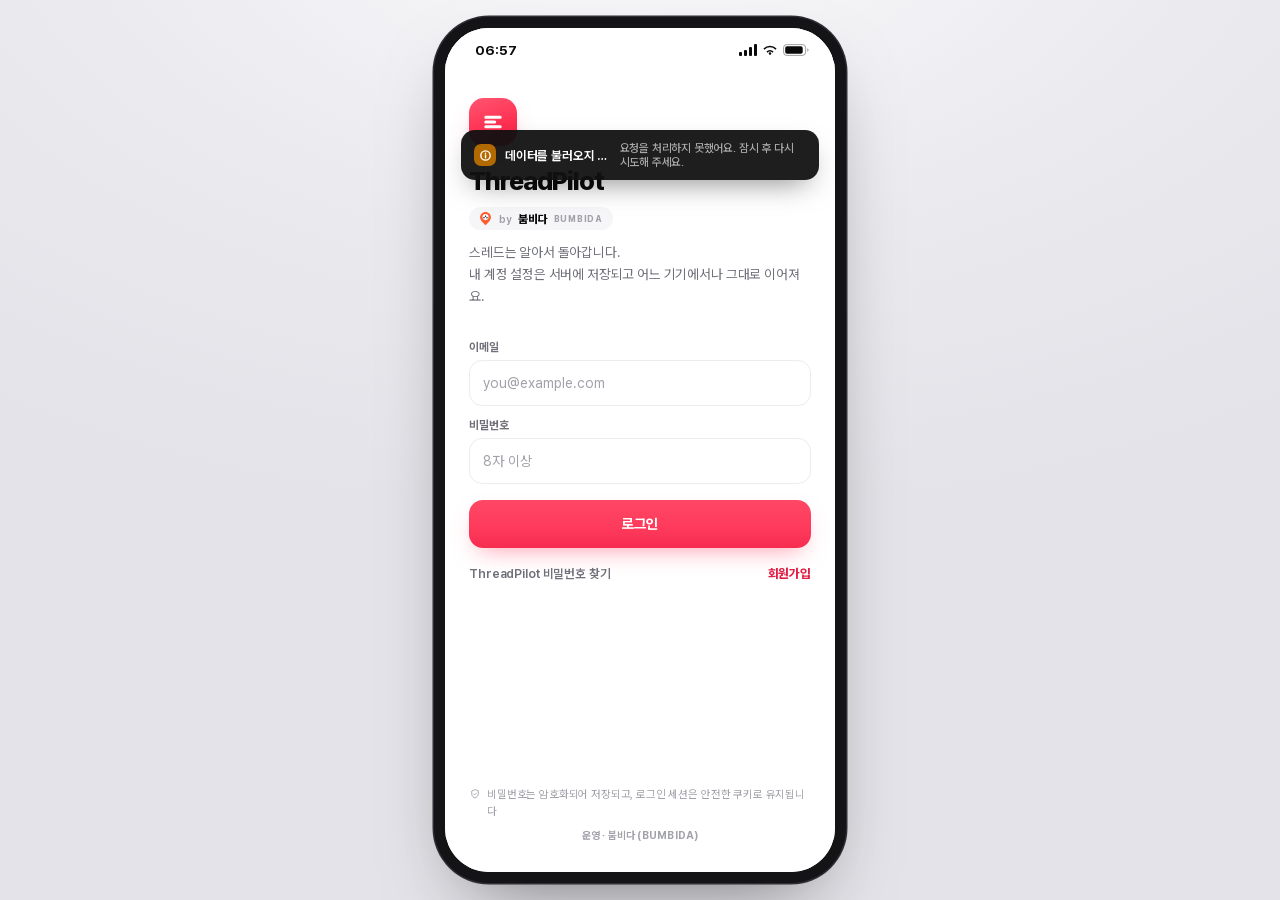
==== commit 4a7ffaa2: "로그인·회원가입 화면에서 준비 중인 소셜 로그인 버튼 제거, 서비스 워커 캐시 v8" ====
--- a/index.html
+++ b/index.html
@@ -14,7 +14,7 @@
 <link rel="manifest" href="manifest.json" />
 <link rel="apple-touch-icon" href="icons/apple-touch-icon.png" />
 <link rel="icon" type="image/png" href="icons/icon-192.png" />
-<link rel="stylesheet" href="styles.css?v=1.0.2" />
+<link rel="stylesheet" href="styles.css?v=1.0.3" />
 </head>
 <body>
   <div class="stage">
@@ -34,6 +34,6 @@
       <div id="toast-root"></div>
     </div>
   </div>
-  <script src="app.js?v=1.0.2"></script>
+  <script src="app.js?v=1.0.3"></script>
 </body>
 </html>
--- a/styles.css
+++ b/styles.css
@@ -540,23 +540,6 @@
   font-size: 12.5px; font-weight: 600; color: var(--muted); letter-spacing: -0.01em;
 }
 .link-btn.strong { color: var(--accent-deep); font-weight: 750; }
-.divider { display: flex; align-items: center; gap: 10px; margin: 22px 0 14px; color: var(--muted2); font-size: 11.5px; font-weight: 650; }
-.divider::before, .divider::after { content: ""; flex: 1 1 auto; height: 1px; background: var(--line); }
-.socials { display: flex; flex-direction: column; gap: 8px; }
-.soc-row {
-  display: flex; align-items: center; gap: 10px; width: 100%; height: 48px; padding: 0 14px;
-  border: 1px solid var(--line); border-radius: 14px; background: #fff;
-  cursor: pointer; font-family: inherit; text-align: left;
-  transition: background .14s ease, transform .12s ease;
-}
-.soc-row:active { transform: scale(.99); background: #FCFCFD; }
-.soc-dot {
-  width: 24px; height: 24px; border-radius: 50%; flex: 0 0 auto;
-  display: grid; place-items: center; font-size: 11px; font-weight: 800;
-  box-shadow: inset 0 0 0 1px rgba(0, 0, 0, .08);
-}
-.soc-lab { font-size: 13.5px; font-weight: 650; color: var(--ink); letter-spacing: -0.02em; }
-.soc-row .tag { margin-left: auto; height: 20px; font-size: 10.5px; padding: 0 8px; }
 .auth-note {
   margin-top: 0; padding-top: 0;
   display: flex; gap: 6px; align-items: flex-start;
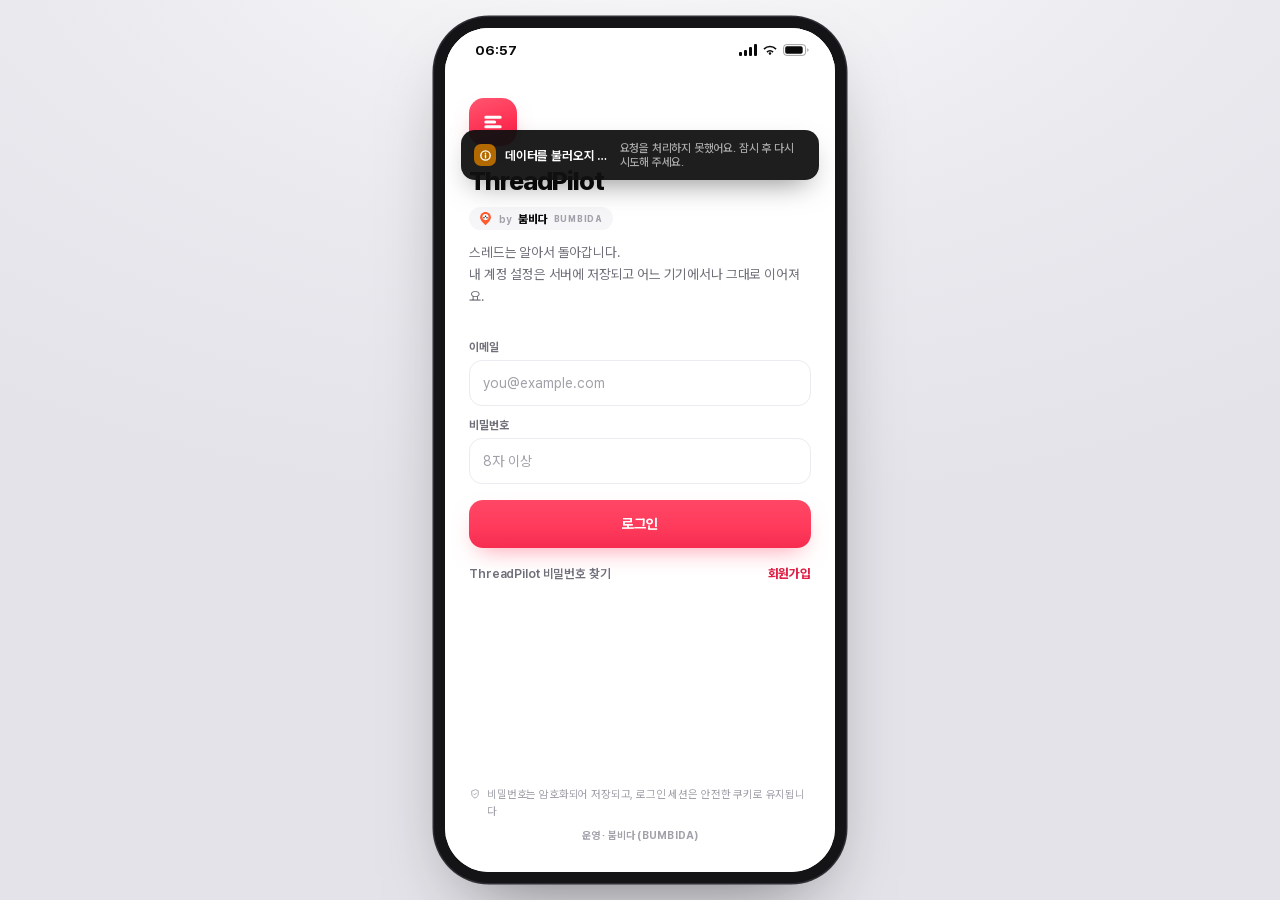
==== commit 9ccee1f4: "모바일 상단 잘림 수정, 운영자 콘솔 바로가기(관리자 전용), 서비스 워커 캐시 v9 - 모바일 크롬에서 100vh 로 인해 가짜 상태바·본문 상단이 잘리던 문제 수정(100dvh" ====
--- a/index.html
+++ b/index.html
@@ -14,7 +14,7 @@
 <link rel="manifest" href="manifest.json" />
 <link rel="apple-touch-icon" href="icons/apple-touch-icon.png" />
 <link rel="icon" type="image/png" href="icons/icon-192.png" />
-<link rel="stylesheet" href="styles.css?v=1.0.3" />
+<link rel="stylesheet" href="styles.css?v=1.0.4" />
 </head>
 <body>
   <div class="stage">
@@ -34,6 +34,6 @@
       <div id="toast-root"></div>
     </div>
   </div>
-  <script src="app.js?v=1.0.3"></script>
+  <script src="app.js?v=1.0.4"></script>
 </body>
 </html>
--- a/styles.css
+++ b/styles.css
@@ -47,13 +47,18 @@
 }
 
 /* ---------- device frame ---------- */
-.stage { display: flex; align-items: center; justify-content: center; width: 100%; height: 100%; }
+/* 모바일 크롬은 100vh 를 '주소창이 숨겨진 큰 화면' 기준으로 계산한다.
+   100vh 로 높이를 잡으면 실제 보이는 영역보다 커져서 위아래가 잘리고,
+   flex 가운데 정렬 때문에 상단이 음수 위치로 밀려 가짜 상태바가 잘려 보였다.
+   100dvh(동적 뷰포트)를 우선 사용하고, 지원하지 않는 브라우저는 100vh 로 넘어간다. */
+.stage { display: flex; align-items: center; justify-content: center; width: 100%; height: 100%; height: 100dvh; }
 .device {
   position: relative;
   width: 390px;
   height: 844px;
   max-width: 100vw;
   max-height: 100vh;
+  max-height: 100dvh;
   background: var(--white);
   display: flex;
   flex-direction: column;
@@ -86,7 +91,65 @@
   background: var(--white);
 }
 .sb-icons { display: flex; align-items: center; gap: 5px; color: var(--ink); }
+/* 설치형 앱(standalone)에서는 OS 상태바가 이미 있으므로 가짜 상태바를 감춘다. */
 @media (display-mode: standalone) { .statusbar { display: none; } }
+
+/* 실제 모바일 브라우저(390~459px): 베젤·가짜 상태바 없이 화면을 꽉 채운다.
+   안드로이드 크롬에서 가짜 상태바가 주소창 뒤로 잘려 보이던 문제를 없앤다. */
+@media (max-width: 459px) {
+  .device {
+    width: 100%;
+    max-width: 100%;
+    height: 100vh;
+    height: 100dvh;
+    max-height: 100vh;
+    max-height: 100dvh;
+    border-radius: 0;
+    box-shadow: none;
+  }
+  .statusbar { display: none; }
+  .onboard { padding-top: 26px; }
+}
+
+/* 설치형 앱: 노치·홈 인디케이터 영역만큼 안쪽 여백을 준다(상단 잘림 방지). */
+@media (display-mode: standalone) {
+  .device {
+    padding-top: env(safe-area-inset-top, 0px);
+    padding-bottom: env(safe-area-inset-bottom, 0px);
+  }
+}
+
+/* ---------- 운영자 콘솔 바로가기 (role === 'admin' 전용) ---------- */
+.admin-entry-row { display: flex; justify-content: flex-end; margin: -4px 0 10px; }
+.admin-jump {
+  display: inline-flex; align-items: center; gap: 6px;
+  height: 32px; padding: 0 12px; border: 0; border-radius: 10px; cursor: pointer;
+  background: var(--ink); color: #fff;
+  font-size: 12px; font-weight: 750; letter-spacing: -0.01em;
+  box-shadow: 0 8px 18px -10px rgba(11, 11, 12, .6);
+  transition: transform .12s ease, opacity .16s ease;
+}
+.admin-jump:active { transform: scale(.97); opacity: .9; }
+.admin-jump .aj-logo { width: 16px; height: 16px; border-radius: 5px; display: block; }
+.admin-jump .aj-tag {
+  height: 18px; padding: 0 6px; border-radius: 6px;
+  background: rgba(255, 255, 255, .18); color: #fff;
+  font-size: 10px; font-weight: 750; letter-spacing: 0;
+}
+.admin-banner {
+  display: flex; align-items: center; gap: 10px; width: 100%;
+  margin-top: 12px; padding: 12px 14px; border: 0; border-radius: 15px;
+  background: linear-gradient(120deg, #17171A, #2A2A30 70%);
+  color: #fff; text-align: left; cursor: pointer;
+  box-shadow: 0 12px 26px -16px rgba(11, 11, 12, .7);
+  transition: transform .12s ease, opacity .16s ease;
+}
+.admin-banner:active { transform: scale(.985); opacity: .93; }
+.admin-banner .ab-ic { width: 30px; height: 30px; border-radius: 9px; background: rgba(255, 255, 255, .12); display: grid; place-items: center; flex: 0 0 auto; }
+.admin-banner .ab-t { display: block; font-size: 13px; font-weight: 750; letter-spacing: -0.02em; }
+.admin-banner .ab-d { display: block; font-size: 11px; font-weight: 550; color: rgba(255, 255, 255, .62); margin-top: 1px; }
+.admin-banner .ab-go { margin-left: auto; display: grid; place-items: center; opacity: .75; }
+.icon-btn.admin-ic { background: var(--accent-soft); color: var(--accent-deep); }
 
 /* ---------- top bar ---------- */
 .topbar {
